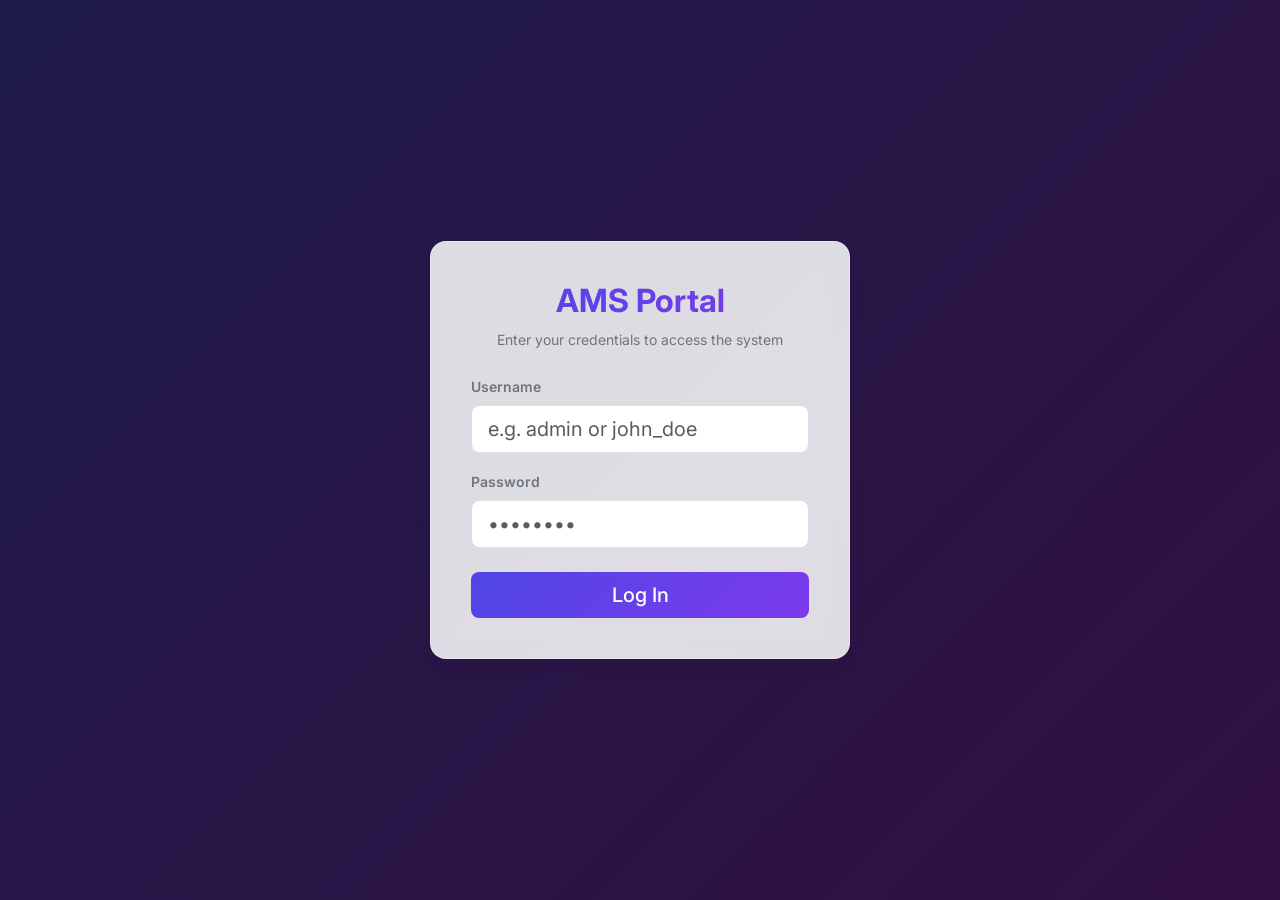
==== src/main/resources/static/faculty.html @ 3be3b528 "Initial commit: AMS project with Authentication, Dashboard and Swagger OpenAPI" ====
<!DOCTYPE html>
<html lang="en">
<head>
    <meta charset="UTF-8">
    <meta name="viewport" content="width=device-width, initial-scale=1.0">
    <title>Faculty Dashboard - AMS</title>
    <link href="https://cdn.jsdelivr.net/npm/bootstrap@5.3.0/dist/css/bootstrap.min.css" rel="stylesheet">
    <link rel="stylesheet" href="css/styles.css">
    <script>
        // Role check
        if (localStorage.getItem("userRole") !== "FACULTY") {
            window.location.href = "index.html";
        }
    </script>
</head>
<body class="bg-light">

    <!-- Top Navigation Bar -->
    <nav class="navbar navbar-expand-lg navbar-dark bg-dark px-4 py-3 shadow">
        <div class="container-fluid">
            <span class="navbar-brand fw-bold fs-4" style="background: var(--primary-gradient); -webkit-background-clip: text; -webkit-text-fill-color: transparent;">AMS Faculty</span>
            <div class="d-flex align-items-center">
                <span class="text-light me-3 small">Welcome, Professor <strong id="facultyUser">Alan</strong></span>
                <button onclick="logout()" class="btn btn-sm btn-outline-danger px-3">Sign Out</button>
            </div>
        </div>
    </nav>

    <!-- Main Content Container -->
    <div class="container py-4">
        <!-- Header -->
        <div class="dashboard-header animate-fade-in">
            <h1 class="fw-bold mb-1">Faculty Workstation</h1>
            <p class="mb-0 text-white-50">Record daily attendance and upload student academic grades</p>
        </div>

        <div id="statusMessage" class="alert d-none" role="alert"></div>

        <div class="row">
            <!-- Left Panel: My Workload & Roster View -->
            <div class="col-lg-5">
                <div class="dashboard-card mb-4">
                    <div class="card-header-custom">My Assigned Sections</div>
                    <div class="card-body p-0">
                        <div class="list-group list-group-flush" id="workloadList">
                            <div class="p-3 text-secondary text-center">Loading teaching schedule...</div>
                        </div>
                    </div>
                </div>

                <div class="dashboard-card d-none" id="rosterCard">
                    <div class="card-header-custom d-flex justify-content-between align-items-center">
                        <span>Class Roster</span>
                        <button class="btn btn-sm btn-outline-secondary" onclick="hideRoster()">Close</button>
                    </div>
                    <div class="card-body p-0">
                        <div class="table-responsive">
                            <table class="table table-hover align-middle mb-0">
                                <thead class="table-light">
                                    <tr>
                                        <th>Roll Number</th>
                                        <th>Student Name</th>
                                    </tr>
                                </thead>
                                <tbody id="rosterTableBody"></tbody>
                            </table>
                        </div>
                    </div>
                </div>
            </div>

            <!-- Right Panel: Dynamic Action Cards (Attendance Grid / Marks Form) -->
            <div class="col-lg-7">
                <!-- Select a section prompt -->
                <div id="actionPrompt" class="dashboard-card p-5 text-center text-secondary">
                    <h3>Select an assigned section from your schedule to take attendance or upload marks.</h3>
                </div>

                <!-- Record Attendance Card -->
                <div class="dashboard-card d-none" id="attendanceCard">
                    <div class="card-header-custom d-flex justify-content-between align-items-center">
                        <span id="attendanceSectionTitle">Daily Attendance Log</span>
                        <input type="date" id="attendanceDate" class="form-control form-control-sm w-30" required>
                    </div>
                    <div class="card-body p-4">
                        <form id="attendanceForm">
                            <input type="hidden" id="attendanceAssignmentId">
                            <div class="table-responsive mb-3">
                                <table class="table align-middle">
                                    <thead class="table-light">
                                        <tr>
                                            <th>Roll No</th>
                                            <th>Name</th>
                                            <th class="text-center">Attended (Present)</th>
                                        </tr>
                                    </thead>
                                    <tbody id="attendanceTableBody"></tbody>
                                </table>
                            </div>
                            <button type="submit" class="btn w-100 gradient-btn">Save Daily Attendance Grid</button>
                        </form>
                    </div>
                </div>

                <!-- Upload Marks Card -->
                <div class="dashboard-card d-none" id="marksCard">
                    <div class="card-header-custom" id="marksSectionTitle">Record Marks</div>
                    <div class="card-body p-4">
                        <form id="marksForm">
                            <input type="hidden" id="marksAssignmentId">
                            <div class="mb-3">
                                <label class="form-label small fw-semibold text-secondary">Student</label>
                                <select class="form-select" id="marksStudentSelect" required></select>
                            </div>
                            <div class="mb-3">
                                <label class="form-label small fw-semibold text-secondary">Assessment Name</label>
                                <input type="text" class="form-control" id="marksAssessment" required placeholder="e.g. Midterm, Final, Quiz 1">
                            </div>
                            <div class="row">
                                <div class="col-md-4 mb-3">
                                    <label class="form-label small fw-semibold text-secondary">Marks Obtained</label>
                                    <input type="number" class="form-control" id="marksObtained" required min="0" step="0.5">
                                </div>
                                <div class="col-md-4 mb-3">
                                    <label class="form-label small fw-semibold text-secondary">Max Marks Possible</label>
                                    <input type="number" class="form-control" id="marksMax" required min="1" step="0.5">
                                </div>
                                <div class="col-md-4 mb-3">
                                    <label class="form-label small fw-semibold text-secondary">Weightage %</label>
                                    <input type="number" class="form-control" id="marksWeight" required min="0" max="100">
                                </div>
                            </div>
                            <button type="submit" class="btn w-100 gradient-btn">Upload Assessment Mark</button>
                        </form>
                    </div>
                </div>
            </div>
        </div>
    </div>

    <!-- Bootstrap scripts -->
    <script src="https://cdn.jsdelivr.net/npm/bootstrap@5.3.0/dist/js/bootstrap.bundle.min.js"></script>
    <script src="js/app.js"></script>
    <script>
        // Set Username
        document.getElementById("facultyUser").innerText = localStorage.getItem("username") || "Faculty";

        // Set default date input value to today
        document.getElementById("attendanceDate").value = new Date().toISOString().substring(0, 10);

        let activeRosterStudents = [];

        function showMessage(msg, isError = false) {
            const container = document.getElementById("statusMessage");
            container.innerText = msg;
            container.className = `alert alert-${isError ? 'danger' : 'success'} mt-3`;
            container.classList.remove("d-none");
            setTimeout(() => container.classList.add("d-none"), 4000);
        }

        // Hide dynamic cards
        function hideRoster() {
            document.getElementById("rosterCard").classList.add("d-none");
        }

        // Fetch teaching sections
        async function loadFacultyWorkload() {
            try {
                const response = await apiFetch("/faculty/assignments");
                const result = await response.json();
                if (response.ok && result.success) {
                    const list = result.data;
                    const container = document.getElementById("workloadList");
                    
                    if (list.length === 0) {
                        container.innerHTML = `<div class="p-3 text-secondary text-center">No classes assigned to you this semester.</div>`;
                        return;
                    }

                    container.innerHTML = list.map(a => `
                        <div class="list-group-item p-3">
                            <h5 class="fw-bold mb-1">${a.courseCode} - ${a.courseTitle}</h5>
                            <p class="text-secondary small mb-2">${a.semester} (${a.academicYear})</p>
                            <div class="d-flex gap-2">
                                <button onclick="viewRoster(${a.id}, '${a.courseCode}')" class="btn btn-xs btn-outline-secondary py-1 px-2 small">Roster</button>
                                <button onclick="openAttendanceGrid(${a.id}, '${a.courseCode}')" class="btn btn-xs btn-outline-primary py-1 px-2 small">Take Attendance</button>
                                <button onclick="openMarksForm(${a.id}, '${a.courseCode}')" class="btn btn-xs btn-outline-success py-1 px-2 small">Upload Marks</button>
                            </div>
                        </div>
                    `).join("");
                }
            } catch(e) { console.error("Error loading workload", e); }
        }

        // Fetch roster students helper
        async function fetchRoster(courseAssignmentId) {
            try {
                const response = await apiFetch(`/faculty/rosters/${courseAssignmentId}`);
                const result = await response.json();
                if (response.ok && result.success) {
                    return result.data.students;
                }
            } catch(e) { console.error("Error fetching class roster", e); }
            return [];
        }

        // View Roster list
        async function viewRoster(courseAssignmentId, courseCode) {
            activeRosterStudents = await fetchRoster(courseAssignmentId);
            const tbody = document.getElementById("rosterTableBody");
            tbody.innerHTML = activeRosterStudents.map(s => `
                <tr>
                    <td class="font-monospace small">${s.rollNumber}</td>
                    <td>${s.firstName} ${s.lastName}</td>
                </tr>
            `).join("");
            document.getElementById("rosterCard").classList.remove("d-none");
        }

        // Open Attendance entry panel
        async function openAttendanceGrid(courseAssignmentId, courseCode) {
            document.getElementById("actionPrompt").classList.add("d-none");
            document.getElementById("marksCard").classList.add("d-none");
            
            activeRosterStudents = await fetchRoster(courseAssignmentId);
            document.getElementById("attendanceSectionTitle").innerText = `${courseCode} Daily Attendance Log`;
            document.getElementById("attendanceAssignmentId").value = courseAssignmentId;

            const tbody = document.getElementById("attendanceTableBody");
            tbody.innerHTML = activeRosterStudents.map(s => `
                <tr>
                    <td class="font-monospace small">${s.rollNumber}</td>
                    <td>${s.firstName} ${s.lastName}</td>
                    <td class="text-center">
                        <input class="form-check-input student-attendance-check" type="checkbox" data-student-id="${s.studentId}" checked>
                    </td>
                </tr>
            `).join("");

            document.getElementById("attendanceCard").classList.remove("d-none");
        }

        // Open Marks entry panel
        async function openMarksForm(courseAssignmentId, courseCode) {
            document.getElementById("actionPrompt").classList.add("d-none");
            document.getElementById("attendanceCard").classList.add("d-none");

            activeRosterStudents = await fetchRoster(courseAssignmentId);
            document.getElementById("marksSectionTitle").innerText = `${courseCode} - Record Marks`;
            document.getElementById("marksAssignmentId").value = courseAssignmentId;

            // Fill student dropdown
            const select = document.getElementById("marksStudentSelect");
            select.innerHTML = activeRosterStudents.map(s => `<option value="${s.enrollmentId}">${s.firstName} ${s.lastName} (${s.rollNumber})</option>`).join("");

            document.getElementById("marksCard").classList.remove("d-none");
        }

        // Submit Attendance
        document.getElementById("attendanceForm").addEventListener("submit", async (e) => {
            e.preventDefault();
            const courseAssignmentId = parseInt(document.getElementById("attendanceAssignmentId").value);
            const date = document.getElementById("attendanceDate").value;

            const rows = document.querySelectorAll(".student-attendance-check");
            const records = [];
            rows.forEach(checkbox => {
                records.push({
                    studentId: parseInt(checkbox.getAttribute("data-student-id")),
                    status: checkbox.checked ? "PRESENT" : "ABSENT"
                });
            });

            const body = {
                courseAssignmentId,
                date,
                records
            };

            try {
                const res = await apiFetch("/faculty/attendance", { method: "POST", body: JSON.stringify(body) });
                if (res.ok) {
                    showMessage("Daily Attendance saved successfully!");
                    document.getElementById("attendanceCard").classList.add("d-none");
                    document.getElementById("actionPrompt").classList.remove("d-none");
                } else {
                    const err = await res.json();
                    showMessage(err.message || "Failed to save attendance logs", true);
                }
            } catch(e) { showMessage("Server integration error", true); }
        });

        // Submit Marks
        document.getElementById("marksForm").addEventListener("submit", async (e) => {
            e.preventDefault();
            const body = {
                enrollmentId: parseInt(document.getElementById("marksStudentSelect").value),
                assessmentName: document.getElementById("marksAssessment").value,
                marksObtained: parseFloat(document.getElementById("marksObtained").value),
                maxMarks: parseFloat(document.getElementById("marksMax").value),
                weightagePercentage: parseFloat(document.getElementById("marksWeight").value)
            };

            try {
                const res = await apiFetch("/faculty/marks", { method: "POST", body: JSON.stringify(body) });
                if (res.ok) {
                    showMessage("Student marks uploaded successfully!");
                    document.getElementById("marksObtained").value = "";
                    document.getElementById("marksMax").value = "";
                    document.getElementById("marksWeight").value = "";
                } else {
                    const err = await res.json();
                    showMessage(err.message || "Failed to upload marks", true);
                }
            } catch(e) { showMessage("Server integration error", true); }
        });

        // Startup Trigger
        window.addEventListener("DOMContentLoaded", loadFacultyWorkload);
    </script>
</body>
</html>
---- src/main/resources/static/css/styles.css ----
@import url('https://fonts.googleapis.com/css2?family=Inter:wght@300;400;500;600;700&display=swap');

:root {
    --primary-gradient: linear-gradient(135deg, #4f46e5 0%, #7c3aed 100%);
    --bg-gradient: linear-gradient(135deg, #f3f4f6 0%, #e5e7eb 100%);
    --card-shadow: 0 10px 15px -3px rgba(0, 0, 0, 0.05), 0 4px 6px -2px rgba(0, 0, 0, 0.025);
    --border-color: #e5e7eb;
    --text-primary: #1f2937;
    --text-secondary: #4b5563;
    --danger-color: #ef4444;
    --success-color: #10b981;
}

body {
    font-family: 'Inter', sans-serif;
    background: var(--bg-gradient);
    color: var(--text-primary);
    min-height: 100vh;
}

/* Glassmorphism card for Login */
.login-card {
    background: rgba(255, 255, 255, 0.85);
    backdrop-filter: blur(10px);
    border: 1px solid rgba(255, 255, 255, 0.3);
    border-radius: 16px;
    box-shadow: var(--card-shadow);
    padding: 2.5rem;
    max-width: 420px;
    width: 100%;
}

.gradient-btn {
    background: var(--primary-gradient);
    border: none;
    color: white;
    font-weight: 500;
    transition: transform 0.2s, box-shadow 0.2s;
}

.gradient-btn:hover {
    transform: translateY(-2px);
    box-shadow: 0 10px 15px -3px rgba(79, 70, 229, 0.3);
    color: white;
}

/* Dashboard styles */
.dashboard-header {
    background: var(--primary-gradient);
    color: white;
    padding: 1.5rem 2rem;
    border-radius: 12px;
    box-shadow: var(--card-shadow);
    margin-bottom: 2rem;
}

.dashboard-card {
    background: white;
    border: none;
    border-radius: 12px;
    box-shadow: var(--card-shadow);
    transition: transform 0.2s;
    margin-bottom: 1.5rem;
}

.dashboard-card:hover {
    transform: translateY(-2px);
}

.card-header-custom {
    background: transparent;
    border-bottom: 1px solid var(--border-color);
    padding: 1.2rem;
    font-weight: 600;
}

.nav-pills .nav-link {
    color: var(--text-secondary);
    font-weight: 500;
    border-radius: 8px;
    margin-right: 0.5rem;
    padding: 0.6rem 1.2rem;
    transition: all 0.2s;
}

.nav-pills .nav-link.active {
    background: var(--primary-gradient);
    color: white;
}

/* Alert badge styling */
.badge-warning-custom {
    background-color: rgba(239, 68, 68, 0.1);
    color: var(--danger-color);
    border: 1px solid rgba(239, 68, 68, 0.2);
    font-weight: 600;
    border-radius: 6px;
    padding: 0.4em 0.8em;
}

.badge-safe-custom {
    background-color: rgba(16, 185, 129, 0.1);
    color: var(--success-color);
    border: 1px solid rgba(16, 185, 129, 0.2);
    font-weight: 600;
    border-radius: 6px;
    padding: 0.4em 0.8em;
}

.form-control:focus, .form-select:focus {
    border-color: #6366f1;
    box-shadow: 0 0 0 0.2rem rgba(99, 102, 241, 0.25);
}

.table th {
    font-weight: 600;
    text-transform: uppercase;
    font-size: 0.8rem;
    letter-spacing: 0.05em;
    color: var(--text-secondary);
}

/* Micro-animations */
@keyframes fadeIn {
    from { opacity: 0; transform: translateY(10px); }
    to { opacity: 1; transform: translateY(0); }
}

.animate-fade-in {
    animation: fadeIn 0.4s ease-out forwards;
}
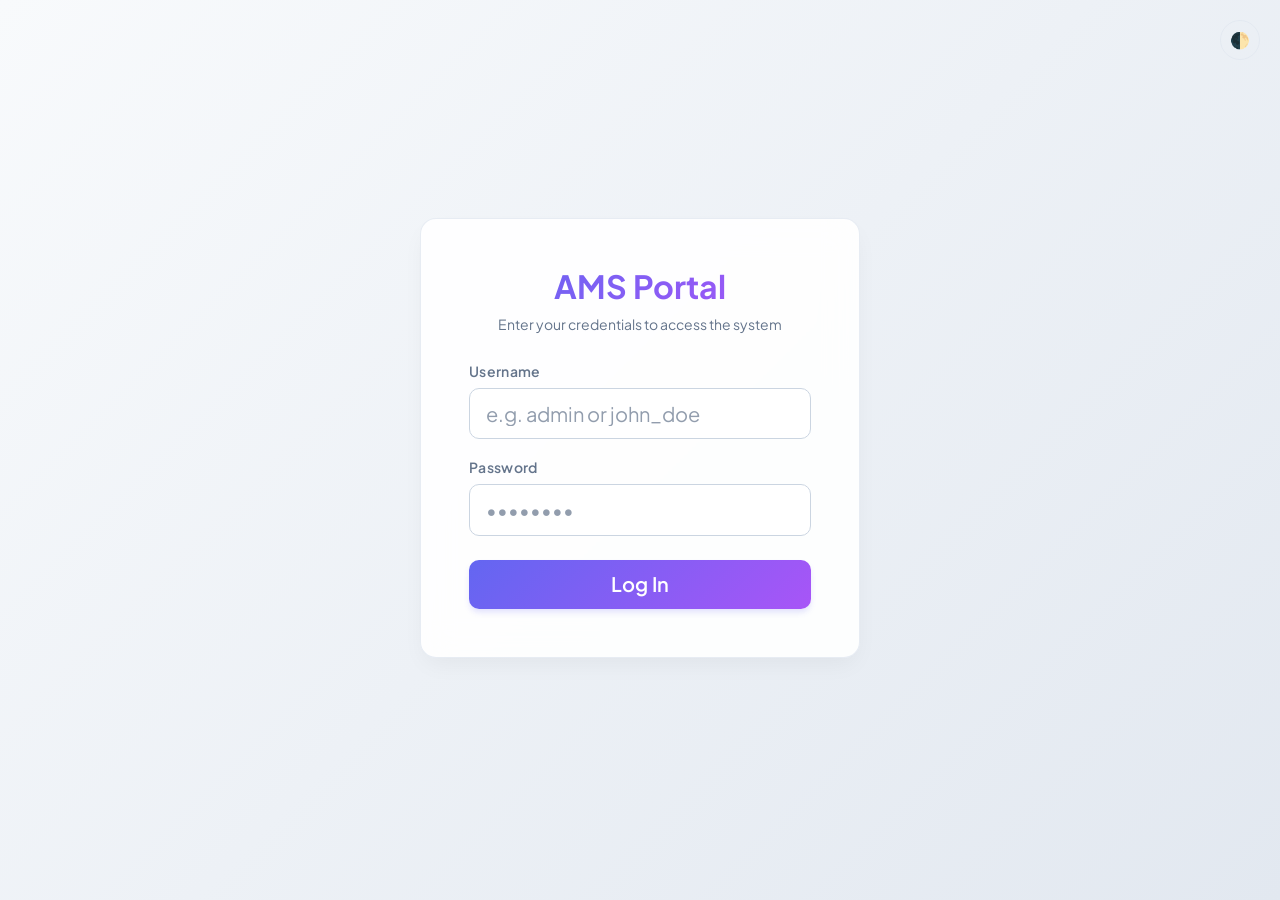
==== commit f9368d74: "Prepare application for cloud deployment by parametrizing DB variables and API URLs" ====
--- a/src/main/resources/static/faculty.html
+++ b/src/main/resources/static/faculty.html
@@ -14,13 +14,15 @@
     </script>
 </head>
 <body class="bg-light">
-
-    <!-- Top Navigation Bar -->
-    <nav class="navbar navbar-expand-lg navbar-dark bg-dark px-4 py-3 shadow">
+    <!-- Ensure initTheme runs immediately to prevent flash -->
+    <script>if (typeof initTheme === 'function') initTheme();</script>
+
+    <nav class="navbar navbar-expand-lg navbar-custom px-4 py-3 shadow-sm sticky-top">
         <div class="container-fluid">
-            <span class="navbar-brand fw-bold fs-4" style="background: var(--primary-gradient); -webkit-background-clip: text; -webkit-text-fill-color: transparent;">AMS Faculty</span>
-            <div class="d-flex align-items-center">
-                <span class="text-light me-3 small">Welcome, Professor <strong id="facultyUser">Alan</strong></span>
+            <span class="navbar-brand fs-4" style="background: var(--primary-gradient); -webkit-background-clip: text; -webkit-text-fill-color: transparent;">AMS Faculty</span>
+            <div class="d-flex align-items-center gap-3">
+                <button onclick="toggleTheme()" class="theme-toggle" title="Toggle Theme">🌓</button>
+                <span class="nav-text me-3 small">Welcome, <strong id="facultyUser">Faculty</strong></span>
                 <button onclick="logout()" class="btn btn-sm btn-outline-danger px-3">Sign Out</button>
             </div>
         </div>
--- a/src/main/resources/static/css/styles.css
+++ b/src/main/resources/static/css/styles.css
@@ -1,131 +1,293 @@
-@import url('https://fonts.googleapis.com/css2?family=Inter:wght@300;400;500;600;700&display=swap');
+@import url('https://fonts.googleapis.com/css2?family=Plus+Jakarta+Sans:wght@300;400;500;600;700;800&display=swap');
 
 :root {
-    --primary-gradient: linear-gradient(135deg, #4f46e5 0%, #7c3aed 100%);
-    --bg-gradient: linear-gradient(135deg, #f3f4f6 0%, #e5e7eb 100%);
-    --card-shadow: 0 10px 15px -3px rgba(0, 0, 0, 0.05), 0 4px 6px -2px rgba(0, 0, 0, 0.025);
-    --border-color: #e5e7eb;
-    --text-primary: #1f2937;
-    --text-secondary: #4b5563;
+    /* Light Mode Variables */
+    --primary-gradient: linear-gradient(135deg, #6366f1 0%, #a855f7 100%);
+    --bg-gradient: linear-gradient(135deg, #f8fafc 0%, #e2e8f0 100%);
+    --card-bg: rgba(255, 255, 255, 0.9);
+    --card-shadow: 0 10px 25px -5px rgba(0, 0, 0, 0.05), 0 8px 10px -6px rgba(0, 0, 0, 0.01);
+    --border-color: rgba(226, 232, 240, 0.8);
+    --text-primary: #0f172a;
+    --text-secondary: #64748b;
     --danger-color: #ef4444;
     --success-color: #10b981;
+    --nav-bg: rgba(255, 255, 255, 0.8);
+    --nav-text: #1e293b;
+    --input-bg: #ffffff;
+    --input-border: #cbd5e1;
+    --input-text: #0f172a;
+    --table-hover: rgba(241, 245, 249, 0.8);
+}
+
+[data-theme="dark"] {
+    /* Dark Mode Variables */
+    --primary-gradient: linear-gradient(135deg, #818cf8 0%, #c084fc 100%);
+    --bg-gradient: linear-gradient(135deg, #0f172a 0%, #1e1b4b 100%);
+    --card-bg: rgba(30, 41, 59, 0.7);
+    --card-shadow: 0 10px 25px -5px rgba(0, 0, 0, 0.3), 0 8px 10px -6px rgba(0, 0, 0, 0.2);
+    --border-color: rgba(51, 65, 85, 0.6);
+    --text-primary: #f8fafc;
+    --text-secondary: #94a3b8;
+    --danger-color: #f87171;
+    --success-color: #34d399;
+    --nav-bg: rgba(15, 23, 42, 0.8);
+    --nav-text: #f8fafc;
+    --input-bg: rgba(15, 23, 42, 0.6);
+    --input-border: #334155;
+    --input-text: #f8fafc;
+    --table-hover: rgba(30, 41, 59, 0.8);
 }
 
 body {
-    font-family: 'Inter', sans-serif;
+    font-family: 'Plus Jakarta Sans', sans-serif;
     background: var(--bg-gradient);
     color: var(--text-primary);
     min-height: 100vh;
-}
-
-/* Glassmorphism card for Login */
-.login-card {
-    background: rgba(255, 255, 255, 0.85);
-    backdrop-filter: blur(10px);
-    border: 1px solid rgba(255, 255, 255, 0.3);
+    transition: background 0.3s ease, color 0.3s ease;
+    background-attachment: fixed;
+}
+
+/* Glassmorphism Card (Global) */
+.dashboard-card, .login-card {
+    background: var(--card-bg);
+    backdrop-filter: blur(16px);
+    -webkit-backdrop-filter: blur(16px);
+    border: 1px solid var(--border-color);
     border-radius: 16px;
     box-shadow: var(--card-shadow);
-    padding: 2.5rem;
-    max-width: 420px;
+    transition: transform 0.3s cubic-bezier(0.4, 0, 0.2, 1), box-shadow 0.3s ease, background 0.3s ease;
+    margin-bottom: 1.5rem;
+}
+
+.login-card {
+    padding: 3rem;
+    max-width: 440px;
     width: 100%;
 }
 
+.dashboard-card:hover {
+    transform: translateY(-4px);
+    box-shadow: 0 20px 25px -5px rgba(0, 0, 0, 0.1), 0 10px 10px -5px rgba(0, 0, 0, 0.04);
+}
+
+/* Navbar */
+.navbar-custom {
+    background: var(--nav-bg) !important;
+    backdrop-filter: blur(20px);
+    -webkit-backdrop-filter: blur(20px);
+    border-bottom: 1px solid var(--border-color);
+    transition: background 0.3s ease;
+}
+
+.navbar-custom .navbar-brand {
+    font-weight: 800;
+    letter-spacing: -0.5px;
+}
+
+.navbar-custom .nav-text {
+    color: var(--nav-text);
+}
+
+/* Gradient Buttons */
 .gradient-btn {
     background: var(--primary-gradient);
     border: none;
-    color: white;
-    font-weight: 500;
-    transition: transform 0.2s, box-shadow 0.2s;
+    color: white !important;
+    font-weight: 600;
+    border-radius: 10px;
+    padding: 0.6rem 1.5rem;
+    transition: all 0.3s cubic-bezier(0.4, 0, 0.2, 1);
+    box-shadow: 0 4px 6px -1px rgba(99, 102, 241, 0.2);
 }
 
 .gradient-btn:hover {
     transform: translateY(-2px);
-    box-shadow: 0 10px 15px -3px rgba(79, 70, 229, 0.3);
-    color: white;
-}
-
-/* Dashboard styles */
+    box-shadow: 0 10px 15px -3px rgba(99, 102, 241, 0.4);
+    filter: brightness(1.1);
+}
+
+/* Inputs */
+.form-control, .form-select {
+    background-color: var(--input-bg);
+    border: 1px solid var(--input-border);
+    color: var(--input-text);
+    border-radius: 10px;
+    padding: 0.6rem 1rem;
+    transition: all 0.2s;
+}
+
+.form-control:focus, .form-select:focus {
+    background-color: var(--input-bg);
+    color: var(--input-text);
+    border-color: #818cf8;
+    box-shadow: 0 0 0 4px rgba(99, 102, 241, 0.15);
+}
+
+.form-control::placeholder {
+    color: var(--text-secondary);
+    opacity: 0.7;
+}
+
+/* Labels */
+.form-label {
+    color: var(--text-secondary);
+    font-weight: 600;
+    letter-spacing: 0.3px;
+    margin-bottom: 0.4rem;
+}
+
+/* Segmented Control / Tabs */
+.nav-pills {
+    background: rgba(15, 23, 42, 0.05);
+    padding: 0.4rem;
+    border-radius: 12px;
+    display: inline-flex;
+    border: 1px solid var(--border-color);
+}
+[data-theme="dark"] .nav-pills {
+    background: rgba(255, 255, 255, 0.05);
+}
+
+.nav-pills .nav-link {
+    color: var(--text-secondary);
+    font-weight: 600;
+    border-radius: 8px;
+    padding: 0.6rem 1.5rem;
+    transition: all 0.3s cubic-bezier(0.4, 0, 0.2, 1);
+}
+
+.nav-pills .nav-link:hover {
+    color: var(--text-primary);
+}
+
+.nav-pills .nav-link.active {
+    background: var(--card-bg);
+    color: var(--text-primary);
+    box-shadow: 0 4px 6px -1px rgba(0,0,0,0.1);
+}
+
+/* Tables */
+.table {
+    color: var(--text-primary);
+    --bs-table-bg: transparent;
+    margin-bottom: 0;
+}
+.table-light th {
+    background-color: rgba(15, 23, 42, 0.03);
+    color: var(--text-secondary);
+    font-weight: 700;
+    text-transform: uppercase;
+    font-size: 0.75rem;
+    letter-spacing: 0.08em;
+    border-bottom: 1px solid var(--border-color);
+    border-top: none;
+    padding: 1rem;
+}
+[data-theme="dark"] .table-light th {
+    background-color: rgba(255, 255, 255, 0.03);
+}
+.table td {
+    padding: 1rem;
+    border-bottom: 1px solid var(--border-color);
+    vertical-align: middle;
+}
+.table-hover tbody tr:hover {
+    background-color: var(--table-hover);
+}
+
+/* Dashboard Header */
 .dashboard-header {
-    background: var(--primary-gradient);
-    color: white;
-    padding: 1.5rem 2rem;
-    border-radius: 12px;
-    box-shadow: var(--card-shadow);
-    margin-bottom: 2rem;
-}
-
-.dashboard-card {
-    background: white;
-    border: none;
-    border-radius: 12px;
-    box-shadow: var(--card-shadow);
-    transition: transform 0.2s;
-    margin-bottom: 1.5rem;
-}
-
-.dashboard-card:hover {
-    transform: translateY(-2px);
+    background: transparent;
+    padding: 1rem 0 2rem 0;
+    margin-bottom: 1rem;
+}
+
+.dashboard-header h1 {
+    font-weight: 800;
+    letter-spacing: -1px;
+}
+
+.dashboard-header p {
+    color: var(--text-secondary) !important;
 }
 
 .card-header-custom {
     background: transparent;
     border-bottom: 1px solid var(--border-color);
-    padding: 1.2rem;
-    font-weight: 600;
-}
-
-.nav-pills .nav-link {
-    color: var(--text-secondary);
-    font-weight: 500;
-    border-radius: 8px;
-    margin-right: 0.5rem;
-    padding: 0.6rem 1.2rem;
-    transition: all 0.2s;
-}
-
-.nav-pills .nav-link.active {
-    background: var(--primary-gradient);
-    color: white;
-}
-
-/* Alert badge styling */
+    padding: 1.25rem 1.5rem;
+    font-weight: 700;
+    color: var(--text-primary);
+    font-size: 1.1rem;
+}
+
+/* Badges */
 .badge-warning-custom {
     background-color: rgba(239, 68, 68, 0.1);
     color: var(--danger-color);
     border: 1px solid rgba(239, 68, 68, 0.2);
-    font-weight: 600;
-    border-radius: 6px;
-    padding: 0.4em 0.8em;
+    font-weight: 700;
+    border-radius: 8px;
+    padding: 0.5em 0.8em;
 }
 
 .badge-safe-custom {
     background-color: rgba(16, 185, 129, 0.1);
     color: var(--success-color);
     border: 1px solid rgba(16, 185, 129, 0.2);
-    font-weight: 600;
-    border-radius: 6px;
-    padding: 0.4em 0.8em;
-}
-
-.form-control:focus, .form-select:focus {
-    border-color: #6366f1;
-    box-shadow: 0 0 0 0.2rem rgba(99, 102, 241, 0.25);
-}
-
-.table th {
-    font-weight: 600;
-    text-transform: uppercase;
-    font-size: 0.8rem;
-    letter-spacing: 0.05em;
-    color: var(--text-secondary);
-}
-
-/* Micro-animations */
-@keyframes fadeIn {
-    from { opacity: 0; transform: translateY(10px); }
+    font-weight: 700;
+    border-radius: 8px;
+    padding: 0.5em 0.8em;
+}
+
+/* Animations */
+@keyframes fadeInUp {
+    from { opacity: 0; transform: translateY(15px); }
     to { opacity: 1; transform: translateY(0); }
 }
 
 .animate-fade-in {
-    animation: fadeIn 0.4s ease-out forwards;
-}
+    animation: fadeInUp 0.5s cubic-bezier(0.4, 0, 0.2, 1) forwards;
+}
+
+.tab-pane {
+    animation: fadeInUp 0.4s cubic-bezier(0.4, 0, 0.2, 1);
+}
+
+/* Theme Toggle Button */
+.theme-toggle {
+    background: transparent;
+    border: 1px solid var(--border-color);
+    color: var(--nav-text);
+    border-radius: 50%;
+    width: 40px;
+    height: 40px;
+    display: inline-flex;
+    align-items: center;
+    justify-content: center;
+    cursor: pointer;
+    transition: all 0.2s;
+}
+.theme-toggle:hover {
+    background: var(--input-bg);
+    transform: scale(1.05);
+}
+
+/* Misc Utilities */
+.text-secondary {
+    color: var(--text-secondary) !important;
+}
+.text-dark {
+    color: var(--text-primary) !important;
+}
+.bg-light {
+    background-color: transparent !important;
+}
+.btn-outline-danger {
+    color: var(--danger-color);
+    border-color: var(--danger-color);
+}
+.btn-outline-danger:hover {
+    background-color: var(--danger-color);
+    border-color: var(--danger-color);
+    color: white;
+}
